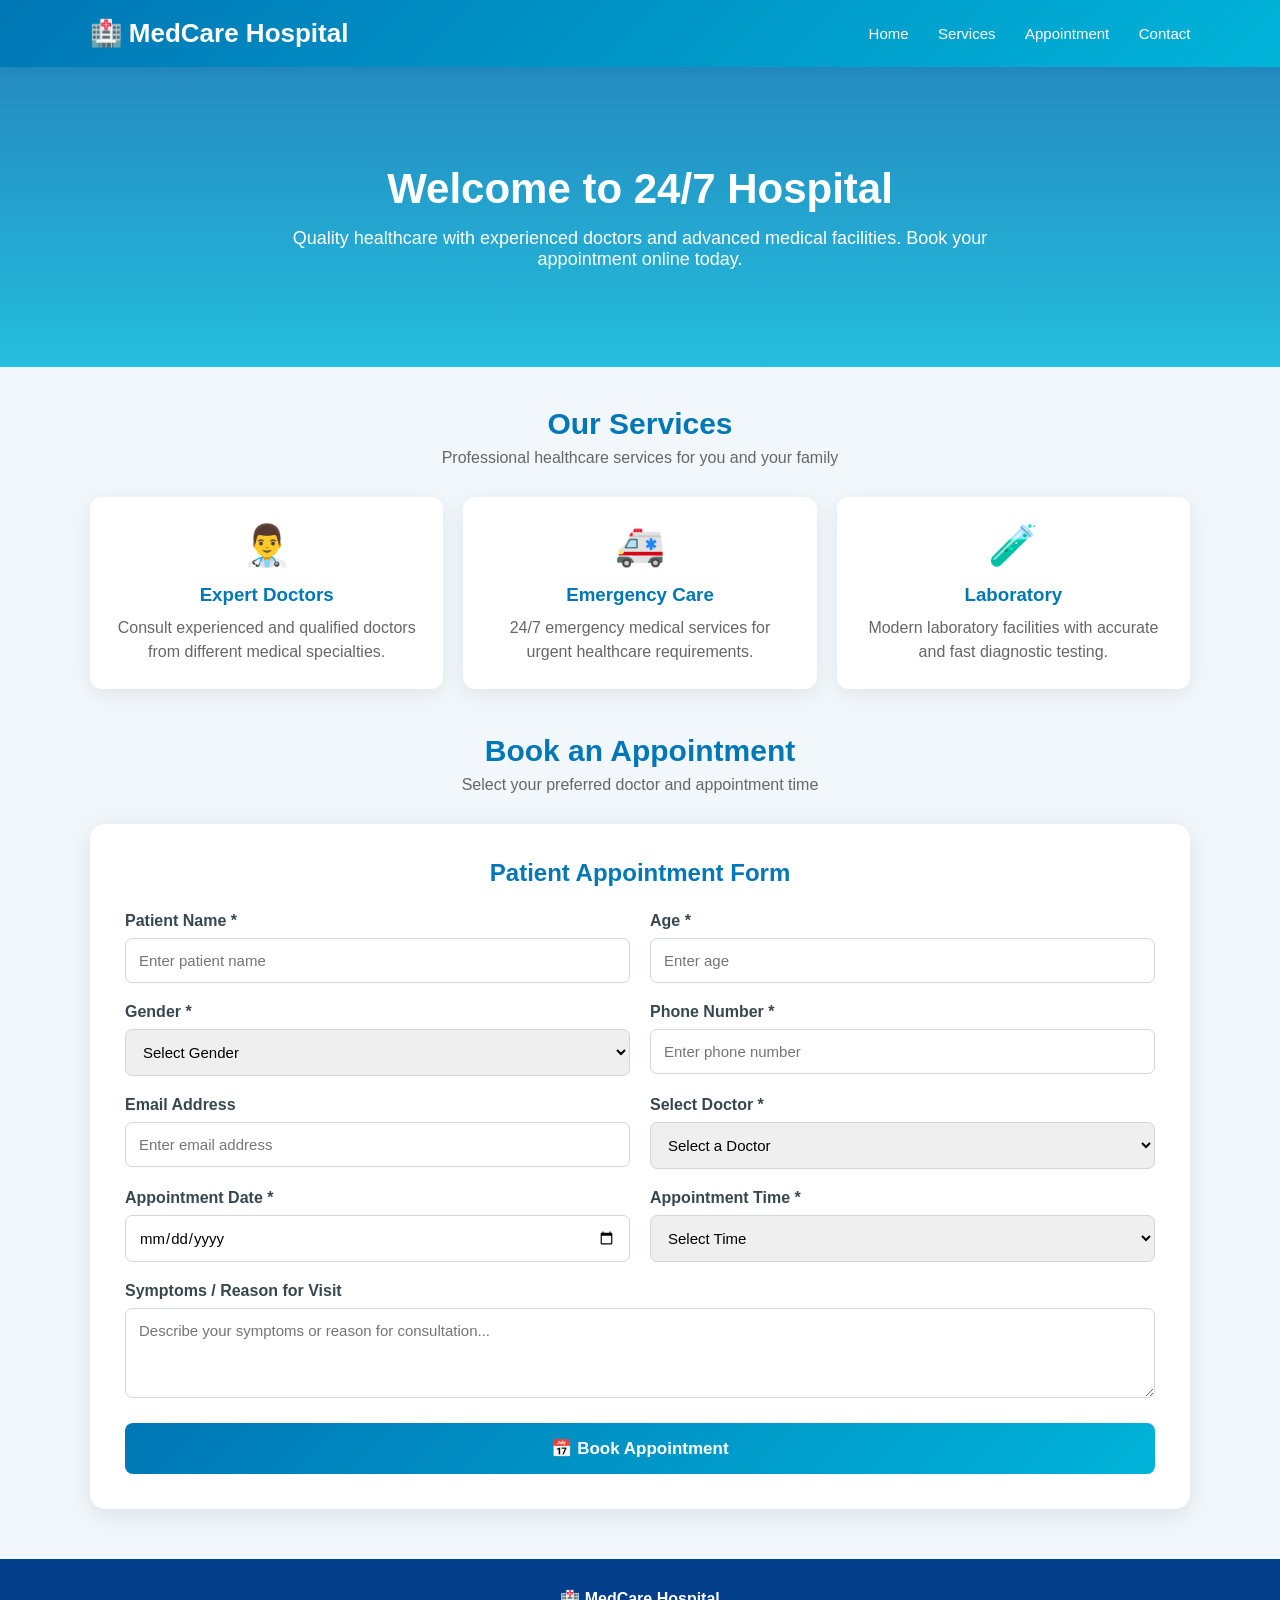
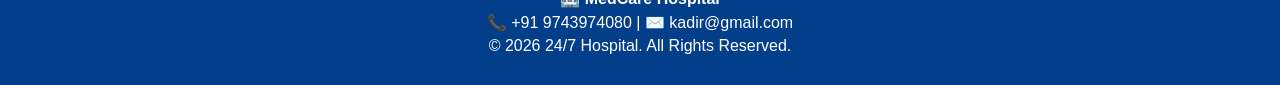
==== index.html @ 341a19e7 "first commit" ====
<!DOCTYPE html>
<html lang="en">
<head>
    <meta charset="UTF-8">
    <meta name="viewport" content="width=device-width, initial-scale=1.0">

    <title>MedCare Hospital - Appointment Booking</title>

    <style>
        * {
            margin: 0;
            padding: 0;
            box-sizing: border-box;
            font-family: Arial, Helvetica, sans-serif;
        }

        body {
            background: #f1f7fb;
            color: #263238;
        }

        /* Header */
        header {
            background: linear-gradient(135deg, #0077b6, #00b4d8);
            color: white;
            padding: 18px 7%;
            display: flex;
            justify-content: space-between;
            align-items: center;
            box-shadow: 0 3px 10px rgba(0,0,0,0.15);
        }

        .logo {
            font-size: 26px;
            font-weight: bold;
        }

        nav a {
            color: white;
            text-decoration: none;
            margin-left: 25px;
            font-size: 15px;
        }

        nav a:hover {
            text-decoration: underline;
        }

        /* Hero */
        .hero {
            min-height: 300px;
            background: linear-gradient(
                rgba(0, 119, 182, 0.85),
                rgba(0, 180, 216, 0.85)
            ),
            url("https://images.unsplash.com/photo-1586773860418-d37222d8fce3?auto=format&fit=crop&w=1600&q=80");

            background-size: cover;
            background-position: center;

            display: flex;
            justify-content: center;
            align-items: center;
            text-align: center;
            color: white;
            padding: 40px 20px;
        }

        .hero-content h1 {
            font-size: 42px;
            margin-bottom: 15px;
        }

        .hero-content p {
            font-size: 18px;
            max-width: 700px;
        }

        /* Main container */
        .container {
            width: 90%;
            max-width: 1100px;
            margin: 40px auto;
        }

        .section-title {
            text-align: center;
            margin-bottom: 30px;
        }

        .section-title h2 {
            color: #0077b6;
            font-size: 30px;
        }

        .section-title p {
            color: #666;
            margin-top: 8px;
        }

        /* Cards */
        .cards {
            display: grid;
            grid-template-columns: repeat(3, 1fr);
            gap: 20px;
            margin-bottom: 45px;
        }

        .card {
            background: white;
            padding: 25px;
            border-radius: 12px;
            text-align: center;
            box-shadow: 0 5px 20px rgba(0,0,0,0.08);
        }

        .card .icon {
            font-size: 40px;
            margin-bottom: 15px;
        }

        .card h3 {
            color: #0077b6;
            margin-bottom: 10px;
        }

        .card p {
            color: #666;
            line-height: 1.5;
        }

        /* Appointment Box */
        .appointment-box {
            background: white;
            padding: 35px;
            border-radius: 15px;
            box-shadow: 0 5px 25px rgba(0,0,0,0.1);
        }

        .appointment-box h2 {
            color: #0077b6;
            margin-bottom: 25px;
            text-align: center;
        }

        .form-grid {
            display: grid;
            grid-template-columns: 1fr 1fr;
            gap: 20px;
        }

        .form-group {
            display: flex;
            flex-direction: column;
        }

        .form-group.full {
            grid-column: 1 / -1;
        }

        label {
            font-weight: bold;
            margin-bottom: 8px;
            color: #37474f;
        }

        input,
        select,
        textarea {
            padding: 13px;
            border: 1px solid #cfd8dc;
            border-radius: 7px;
            font-size: 15px;
            outline: none;
            transition: 0.3s;
        }

        input:focus,
        select:focus,
        textarea:focus {
            border-color: #00a8e8;
            box-shadow: 0 0 5px rgba(0,168,232,0.2);
        }

        textarea {
            resize: vertical;
            min-height: 90px;
        }

        .submit-btn {
            width: 100%;
            margin-top: 25px;
            padding: 15px;
            background: linear-gradient(135deg, #0077b6, #00b4d8);
            color: white;
            border: none;
            border-radius: 8px;
            font-size: 17px;
            font-weight: bold;
            cursor: pointer;
            transition: 0.3s;
        }

        .submit-btn:hover {
            transform: translateY(-2px);
            box-shadow: 0 5px 15px rgba(0,119,182,0.3);
        }

        /* Doctor Information */
        .doctor-info {
            margin-top: 20px;
            padding: 15px;
            background: #e8f8fc;
            border-left: 5px solid #00a8e8;
            border-radius: 5px;
            display: none;
        }

        .doctor-info h4 {
            color: #0077b6;
            margin-bottom: 5px;
        }

        /* Popup */
        .popup-overlay {
            position: fixed;
            top: 0;
            left: 0;
            width: 100%;
            height: 100%;
            background: rgba(0,0,0,0.6);
            display: none;
            justify-content: center;
            align-items: center;
            z-index: 999;
        }

        .popup {
            background: white;
            width: 90%;
            max-width: 450px;
            padding: 35px;
            border-radius: 15px;
            text-align: center;
            animation: popupAnimation 0.3s ease;
        }

        @keyframes popupAnimation {
            from {
                transform: scale(0.7);
                opacity: 0;
            }
            to {
                transform: scale(1);
                opacity: 1;
            }
        }

        .success-icon {
            width: 70px;
            height: 70px;
            background: #2ecc71;
            color: white;
            border-radius: 50%;
            display: flex;
            justify-content: center;
            align-items: center;
            margin: 0 auto 20px;
            font-size: 40px;
        }

        .popup h2 {
            color: #2e7d32;
            margin-bottom: 10px;
        }

        .popup p {
            color: #555;
            line-height: 1.6;
            margin-bottom: 20px;
        }

        .close-btn {
            padding: 12px 30px;
            background: #0077b6;
            color: white;
            border: none;
            border-radius: 7px;
            cursor: pointer;
            font-size: 15px;
        }

        .close-btn:hover {
            background: #005f8f;
        }

        /* Footer */
        footer {
            margin-top: 50px;
            background: #023e8a;
            color: white;
            text-align: center;
            padding: 25px;
        }

        footer p {
            margin: 5px;
        }

        /* Responsive */
        @media (max-width: 768px) {

            header {
                flex-direction: column;
                gap: 15px;
            }

            nav a {
                margin: 0 8px;
            }

            .hero-content h1 {
                font-size: 30px;
            }

            .cards {
                grid-template-columns: 1fr;
            }

            .form-grid {
                grid-template-columns: 1fr;
            }

            .form-group.full {
                grid-column: auto;
            }

            .appointment-box {
                padding: 25px 18px;
            }
        }
    </style>
</head>

<body>

    <!-- Header -->
    <header>
        <div class="logo">🏥 MedCare Hospital</div>

        <nav>
            <a href="#home">Home</a>
            <a href="#services">Services</a>
            <a href="#appointment">Appointment</a>
            <a href="#contact">Contact</a>
        </nav>
    </header>


    <!-- Hero Section -->
    <section class="hero" id="home">
        <div class="hero-content">
            <h1>Welcome to 24/7 Hospital</h1>

            <p>
                Quality healthcare with experienced doctors and
                advanced medical facilities. Book your appointment online today.
            </p>
        </div>
    </section>


    <!-- Main Content -->
    <div class="container">

        <!-- Services -->
        <section id="services">

            <div class="section-title">
                <h2>Our Services</h2>
                <p>Professional healthcare services for you and your family</p>
            </div>

            <div class="cards">

                <div class="card">
                    <div class="icon">👨‍⚕️</div>
                    <h3>Expert Doctors</h3>
                    <p>
                        Consult experienced and qualified doctors
                        from different medical specialties.
                    </p>
                </div>

                <div class="card">
                    <div class="icon">🚑</div>
                    <h3>Emergency Care</h3>
                    <p>
                        24/7 emergency medical services for urgent
                        healthcare requirements.
                    </p>
                </div>

                <div class="card">
                    <div class="icon">🧪</div>
                    <h3>Laboratory</h3>
                    <p>
                        Modern laboratory facilities with accurate
                        and fast diagnostic testing.
                    </p>
                </div>

            </div>

        </section>


        <!-- Appointment Section -->
        <section id="appointment">

            <div class="section-title">
                <h2>Book an Appointment</h2>
                <p>Select your preferred doctor and appointment time</p>
            </div>

            <div class="appointment-box">

                <h2>Patient Appointment Form</h2>

                <form id="appointmentForm">

                    <div class="form-grid">

                        <!-- Patient Name -->
                        <div class="form-group">
                            <label for="patientName">
                                Patient Name *
                            </label>

                            <input
                                type="text"
                                id="patientName"
                                placeholder="Enter patient name"
                                required
                            >
                        </div>


                        <!-- Age -->
                        <div class="form-group">
                            <label for="age">
                                Age *
                            </label>

                            <input
                                type="number"
                                id="age"
                                placeholder="Enter age"
                                min="1"
                                max="120"
                                required
                            >
                        </div>


                        <!-- Gender -->
                        <div class="form-group">
                            <label for="gender">
                                Gender *
                            </label>

                            <select id="gender" required>
                                <option value="">Select Gender</option>
                                <option value="Male">Male</option>
                                <option value="Female">Female</option>
                                <option value="Other">Other</option>
                            </select>
                        </div>


                        <!-- Phone -->
                        <div class="form-group">
                            <label for="phone">
                                Phone Number *
                            </label>

                            <input
                                type="tel"
                                id="phone"
                                placeholder="Enter phone number"
                                pattern="[0-9]{10}"
                                maxlength="10"
                                required
                            >
                        </div>


                        <!-- Email -->
                        <div class="form-group">
                            <label for="email">
                                Email Address
                            </label>

                            <input
                                type="email"
                                id="email"
                                placeholder="Enter email address"
                            >
                        </div>


                        <!-- Doctor -->
                        <div class="form-group">
                            <label for="doctor">
                                Select Doctor *
                            </label>

                            <select id="doctor" required onchange="showDoctorInfo()">

                                <option value="">
                                    Select a Doctor
                                </option>

                                <option
                                    value="Dr. Rajesh Kumar"
                                    data-specialty="Cardiologist"
                                    data-time="10:00 AM - 2:00 PM"
                                >
                                    Dr. Rajesh Kumar - Cardiologist
                                </option>

                                <option
                                    value="Dr. Priya Sharma"
                                    data-specialty="Dermatologist"
                                    data-time="9:00 AM - 1:00 PM"
                                >
                                    Dr. Priya Sharma - Dermatologist
                                </option>

                                <option
                                    value="Dr. Amit Patel"
                                    data-specialty="Neurologist"
                                    data-time="2:00 PM - 6:00 PM"
                                >
                                    Dr. Amit Patel - Neurologist
                                </option>

                                <option
                                    value="Dr. Sneha Reddy"
                                    data-specialty="Pediatrician"
                                    data-time="10:00 AM - 4:00 PM"
                                >
                                    Dr. Sneha Reddy - Pediatrician
                                </option>

                                <option
                                    value="kayum"
                                    data-specialty="Orthopedic Surgeon"
                                    data-time="11:00 AM - 5:00 PM"
                                >
                                    Dr.Kayum - Orthopedic Surgeon
                                </option>

                            </select>
                        </div>


                        <!-- Doctor Info -->
                        <div
                            class="doctor-info form-group full"
                            id="doctorInfo"
                        >
                            <h4 id="doctorSpecialty"></h4>
                            <p id="doctorTime"></p>
                        </div>


                        <!-- Date -->
                        <div class="form-group">
                            <label for="date">
                                Appointment Date *
                            </label>

                            <input
                                type="date"
                                id="date"
                                required
                            >
                        </div>


                        <!-- Time -->
                        <div class="form-group">
                            <label for="time">
                                Appointment Time *
                            </label>

                            <select id="time" required>

                                <option value="">
                                    Select Time
                                </option>

                                <option value="09:00 AM">
                                    09:00 AM
                                </option>

                                <option value="10:00 AM">
                                    10:00 AM
                                </option>

                                <option value="11:00 AM">
                                    11:00 AM
                                </option>

                                <option value="12:00 PM">
                                    12:00 PM
                                </option>

                                <option value="01:00 PM">
                                    01:00 PM
                                </option>

                                <option value="02:00 PM">
                                    02:00 PM
                                </option>

                                <option value="03:00 PM">
                                    03:00 PM
                                </option>

                                <option value="04:00 PM">
                                    04:00 PM
                                </option>

                                <option value="05:00 PM">
                                    05:00 PM
                                </option>

                            </select>
                        </div>


                        <!-- Symptoms -->
                        <div class="form-group full">

                            <label for="symptoms">
                                Symptoms / Reason for Visit
                            </label>

                            <textarea
                                id="symptoms"
                                placeholder="Describe your symptoms or reason for consultation..."
                            ></textarea>

                        </div>

                    </div>


                    <!-- Submit Button -->
                    <button
                        type="submit"
                        class="submit-btn"
                    >
                        📅 Book Appointment
                    </button>

                </form>

            </div>

        </section>

    </div>


    <!-- Success Popup -->
    <div
        class="popup-overlay"
        id="successPopup"
    >

        <div class="popup">

            <div class="success-icon">
                ✓
            </div>

            <h2>Appointment Booked!</h2>

            <p id="successMessage">
                Your appointment has been successfully booked.
            </p>

            <button
                class="close-btn"
                onclick="closePopup()"
            >
                OK
            </button>

        </div>

    </div>


    <!-- Footer -->
    <footer id="contact">

        <p><strong>🏥 MedCare Hospital</strong></p>

        <p>
            📞 +91 9743974080 |
            ✉️ kadir@gmail.com
        </p>

        <p>
            © 2026 24/7 Hospital. All Rights Reserved.
        </p>

    </footer>


    <script>

        // Set minimum appointment date to today
        const dateInput = document.getElementById("date");

        const today = new Date();

        const year = today.getFullYear();

        const month = String(today.getMonth() + 1).padStart(2, "0");

        const day = String(today.getDate()).padStart(2, "0");

        const todayString = `${year}-${month}-${day}`;

        dateInput.min = todayString;


        // Show selected doctor information
        function showDoctorInfo() {

            const doctorSelect = document.getElementById("doctor");

            const selectedOption =
                doctorSelect.options[doctorSelect.selectedIndex];

            const doctorInfo =
                document.getElementById("doctorInfo");

            const specialty =
                document.getElementById("doctorSpecialty");

            const time =
                document.getElementById("doctorTime");


            if (doctorSelect.value !== "") {

                const doctorSpecialty =
                    selectedOption.getAttribute("data-specialty");

                const doctorTime =
                    selectedOption.getAttribute("data-time");


                specialty.textContent =
                    "Specialization: " + doctorSpecialty;

                time.textContent =
                    "Available Hours: " + doctorTime;

                doctorInfo.style.display = "block";

            } else {

                doctorInfo.style.display = "none";

            }
        }


        // Form submission
        document
            .getElementById("appointmentForm")
            .addEventListener("submit", function(event) {

                event.preventDefault();


                // Get form values
                const patientName =
                    document.getElementById("patientName").value;

                const doctor =
                    document.getElementById("doctor").value;

                const date =
                    document.getElementById("date").value;

                const time =
                    document.getElementById("time").value;


                // Format date
                const appointmentDate =
                    new Date(date + "T00:00:00");

                const formattedDate =
                    appointmentDate.toLocaleDateString(
                        "en-IN",
                        {
                            day: "2-digit",
                            month: "long",
                            year: "numeric"
                        }
                    );


                // Show success message
                document.getElementById("successMessage").innerHTML =
                    `
                    <strong>${patientName}</strong>, your appointment
                    has been successfully booked.<br><br>

                    👨‍⚕️ Doctor: <strong>${doctor}</strong><br>
                    📅 Date: <strong>${formattedDate}</strong><br>
                    ⏰ Time: <strong>${time}</strong>
                    `;


                // Display popup
                document.getElementById("successPopup")
                    .style.display = "flex";


                // Reset form
                document.getElementById("appointmentForm").reset();

                document.getElementById("doctorInfo")
                    .style.display = "none";

            });


        // Close popup
        function closePopup() {

            document.getElementById("successPopup")
                .style.display = "none";

        }


        // Close popup when clicking outside it
        document
            .getElementById("successPopup")
            .addEventListener("click", function(event) {

                if (event.target === this) {
                    closePopup();
                }

            });

    </script>

</body>
</html>
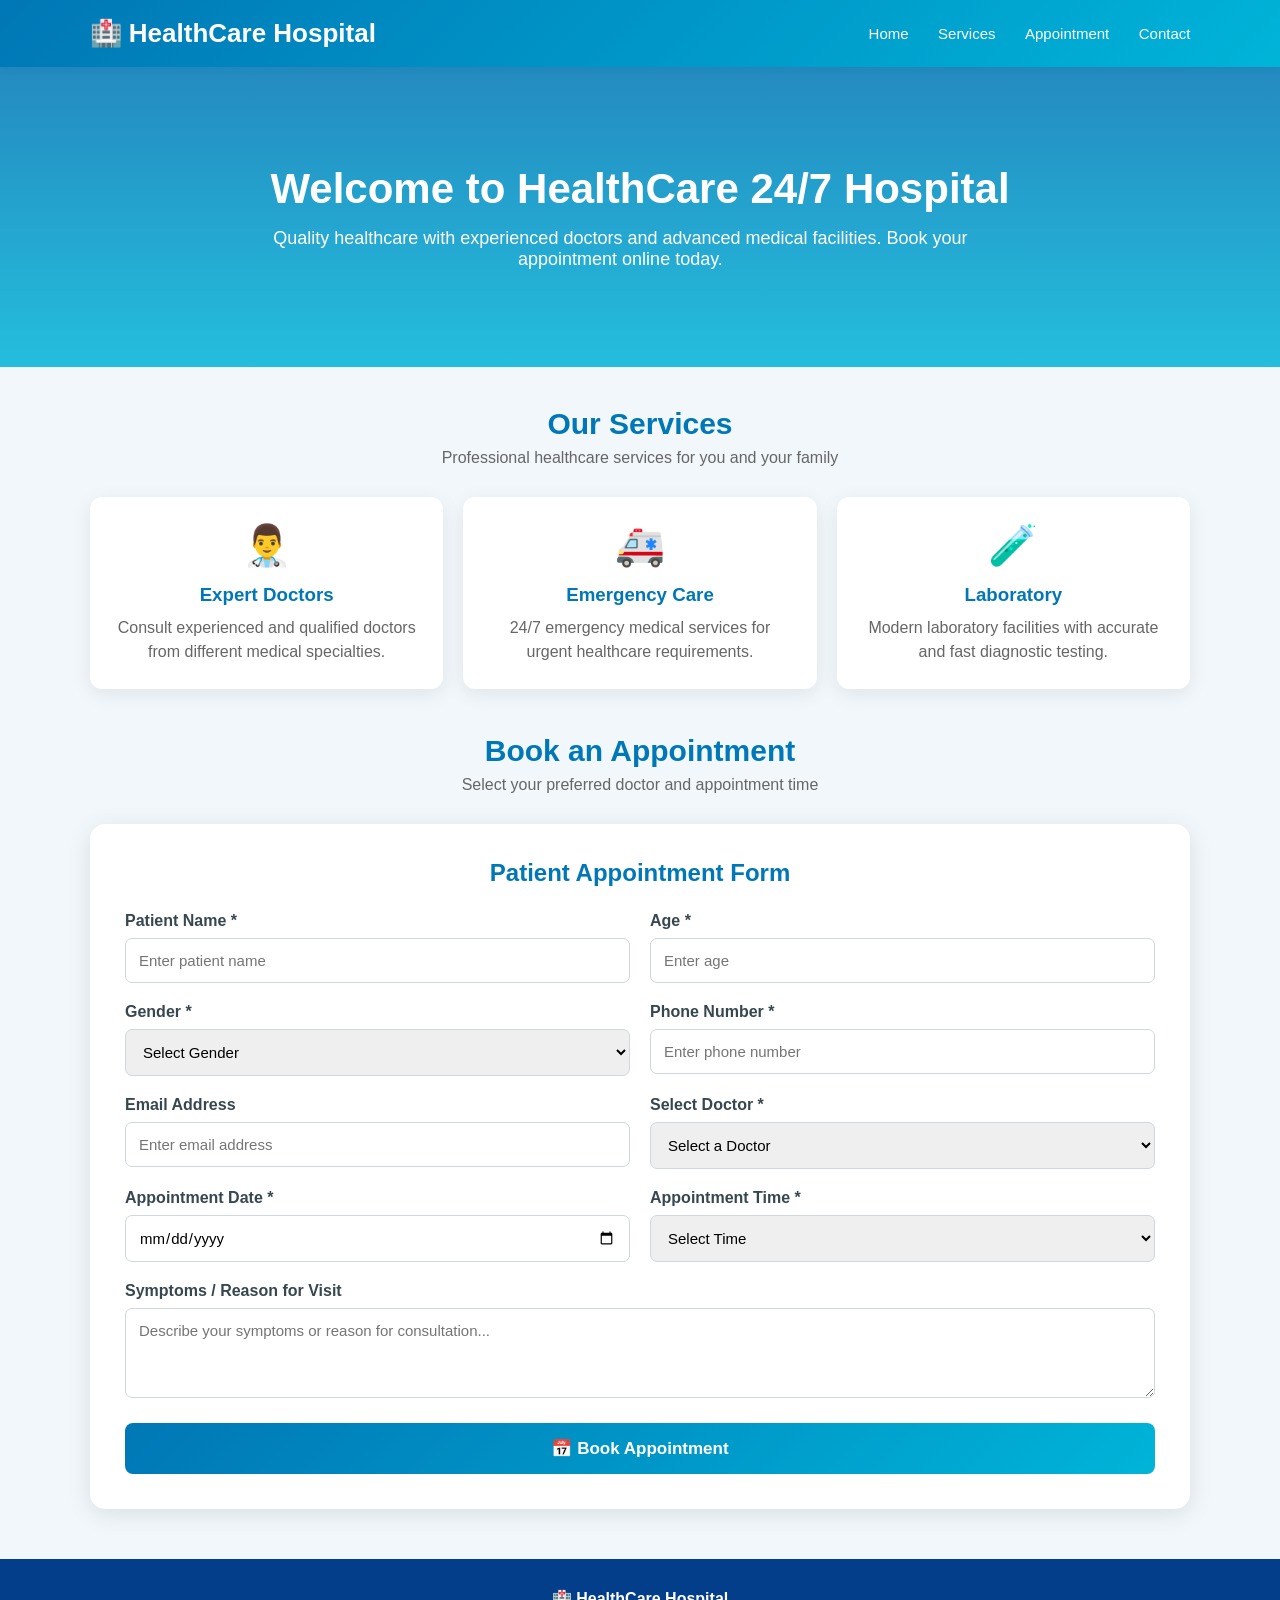
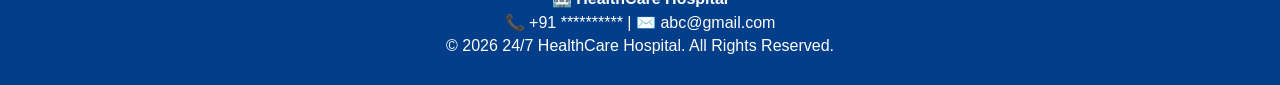
==== commit 50d5a20c: "HealthCare hospital" ====
--- a/index.html
+++ b/index.html
@@ -4,7 +4,7 @@
     <meta charset="UTF-8">
     <meta name="viewport" content="width=device-width, initial-scale=1.0">
 
-    <title>MedCare Hospital - Appointment Booking</title>
+    <title>healthcare Hospital - Appointment Booking</title>
 
     <style>
         * {
@@ -346,7 +346,7 @@
 
     <!-- Header -->
     <header>
-        <div class="logo">🏥 MedCare Hospital</div>
+        <div class="logo">🏥 HealthCare Hospital</div>
 
         <nav>
             <a href="#home">Home</a>
@@ -360,7 +360,7 @@
     <!-- Hero Section -->
     <section class="hero" id="home">
         <div class="hero-content">
-            <h1>Welcome to 24/7 Hospital</h1>
+            <h1>Welcome to HealthCare 24/7 Hospital</h1>
 
             <p>
                 Quality healthcare with experienced doctors and
@@ -708,15 +708,15 @@
     <!-- Footer -->
     <footer id="contact">
 
-        <p><strong>🏥 MedCare Hospital</strong></p>
+        <p><strong>🏥 HealthCare Hospital</strong></p>
 
         <p>
-            📞 +91 9743974080 |
-            ✉️ kadir@gmail.com
+            📞 +91 ********** |
+            ✉️ abc@gmail.com
         </p>
 
         <p>
-            © 2026 24/7 Hospital. All Rights Reserved.
+            © 2026 24/7 HealthCare Hospital. All Rights Reserved.
         </p>
 
     </footer>
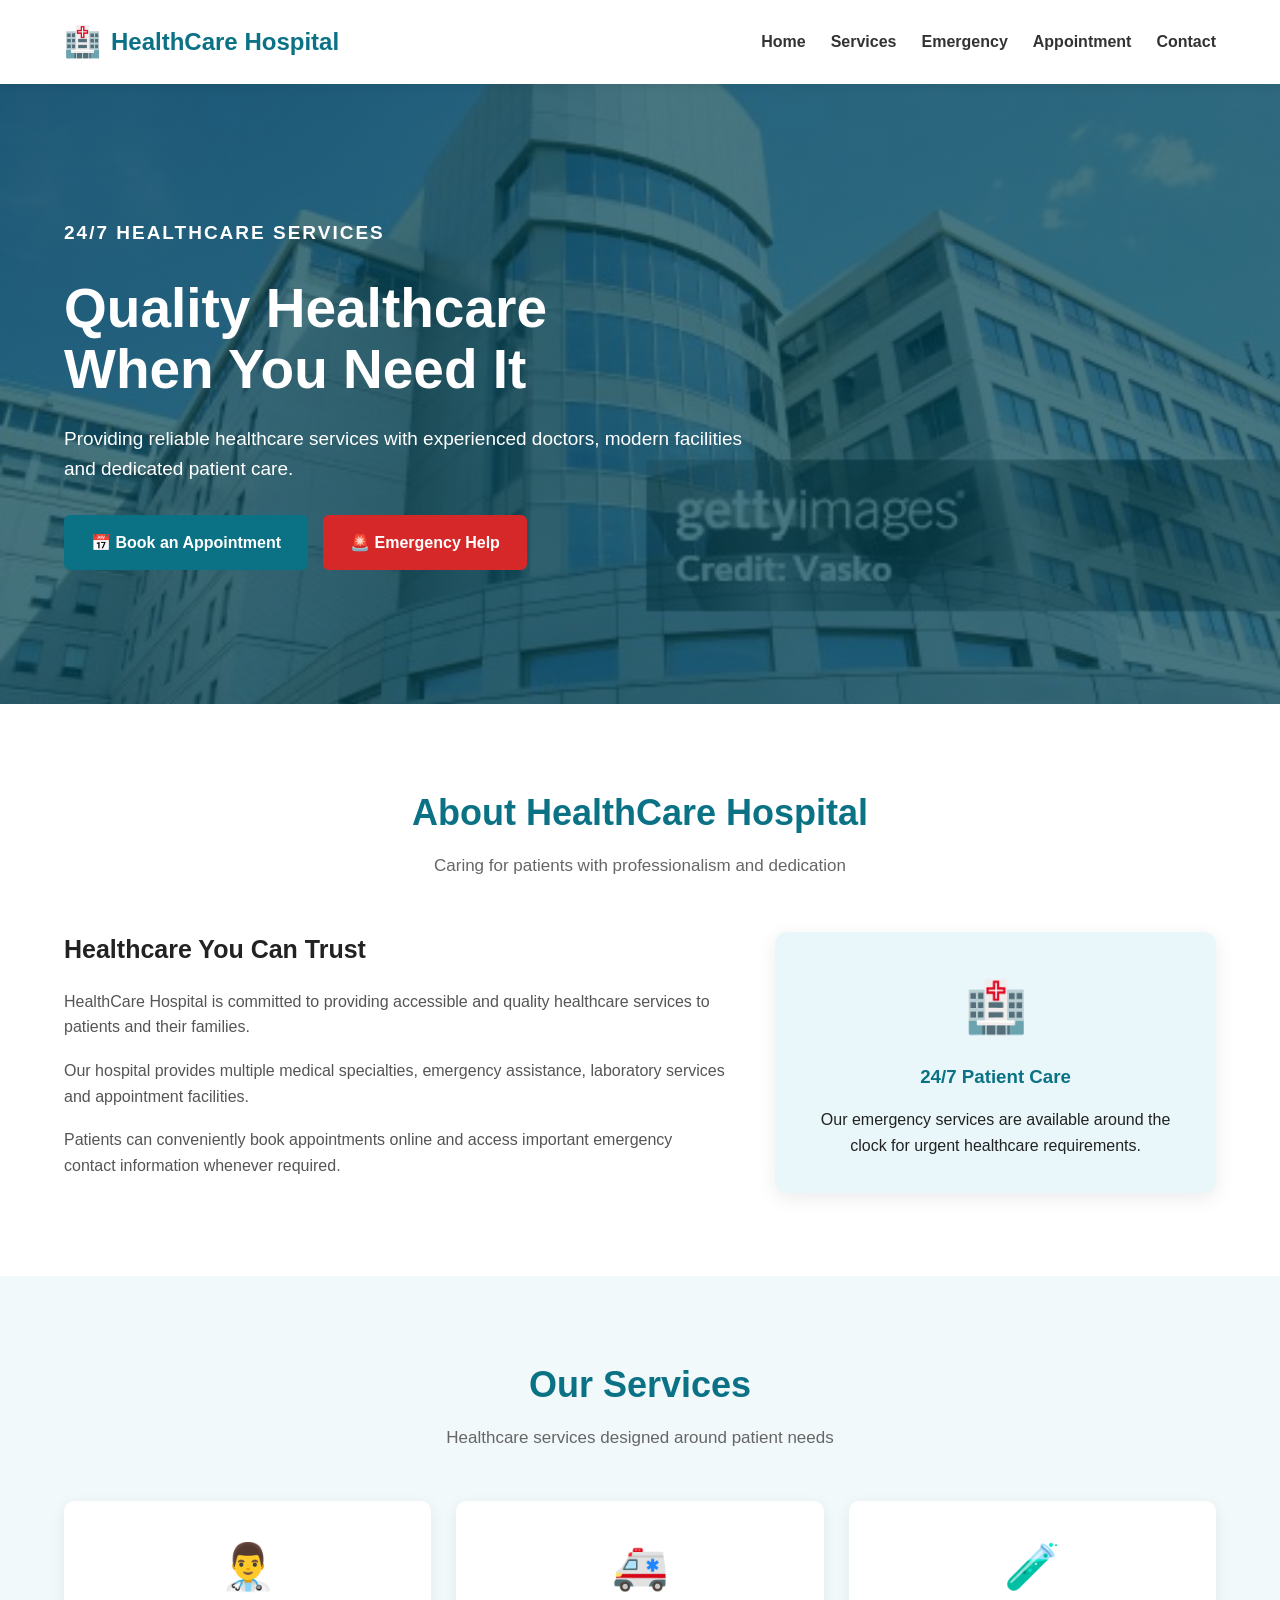
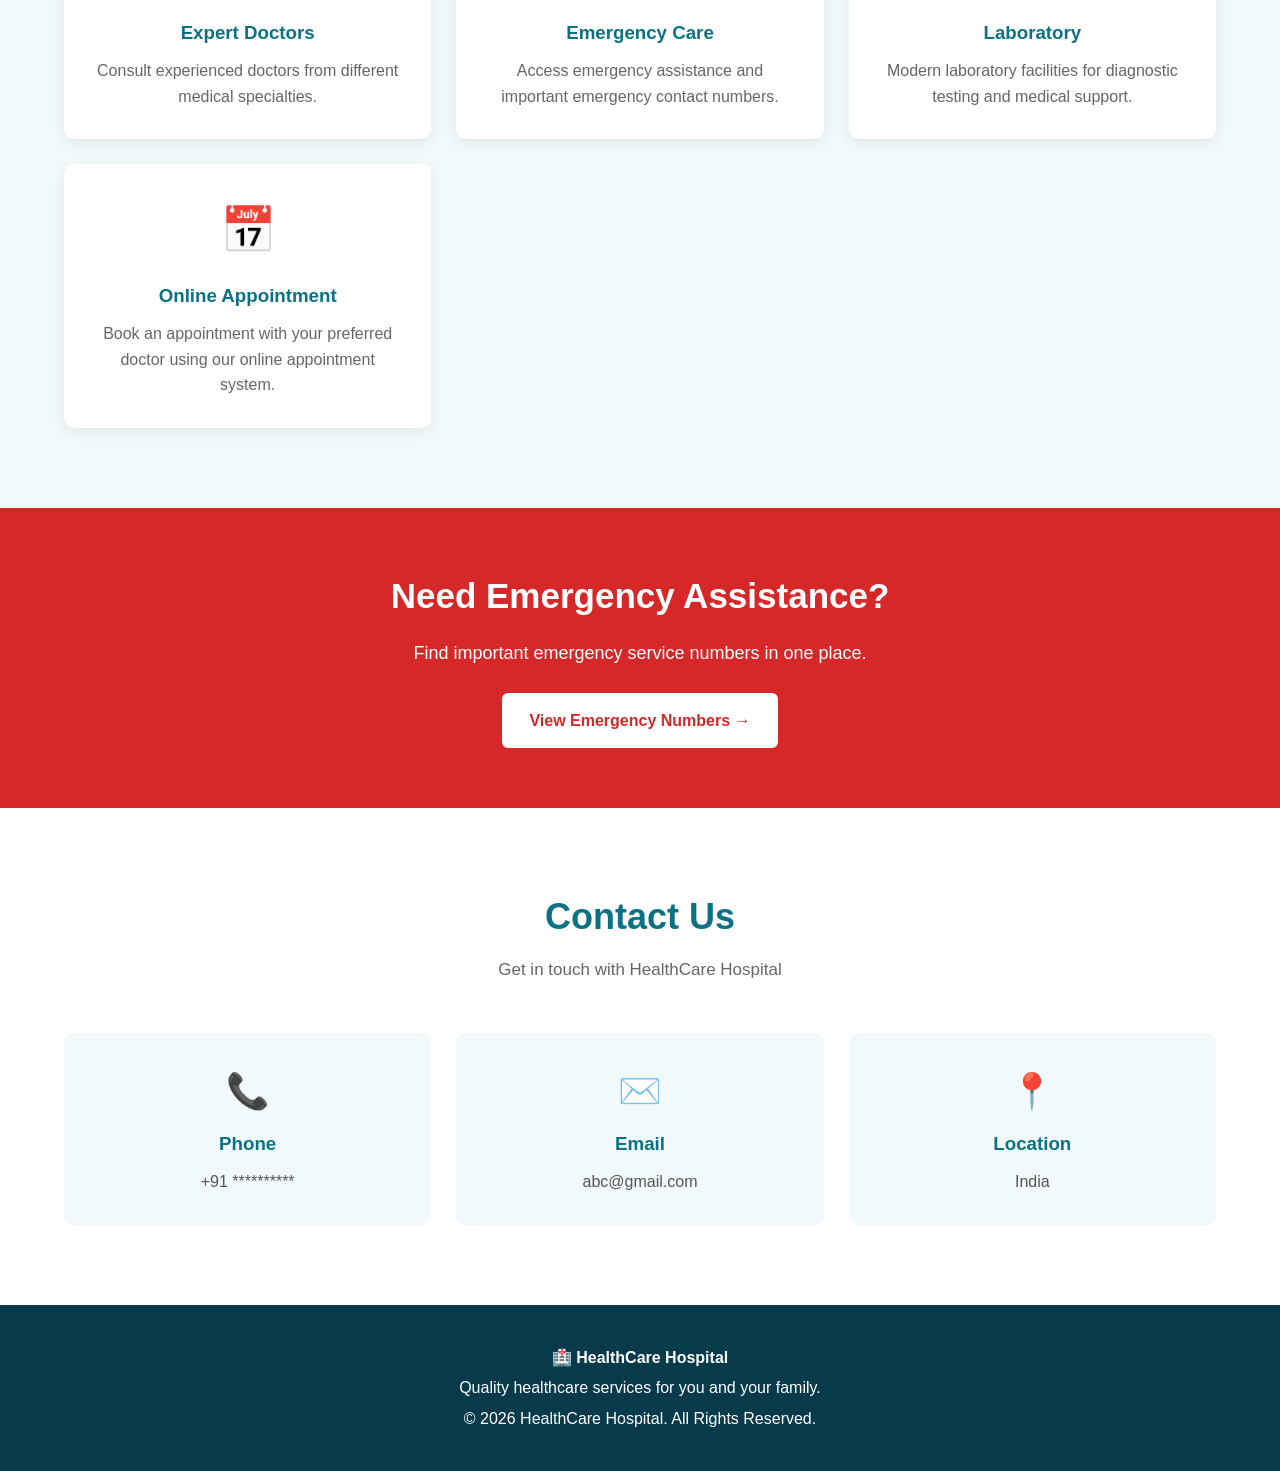
==== commit a589d4ed: "website view" ====
--- a/index.html
+++ b/index.html
@@ -3,870 +3,182 @@
 <head>
     <meta charset="UTF-8">
     <meta name="viewport" content="width=device-width, initial-scale=1.0">
-
-    <title>healthcare Hospital - Appointment Booking</title>
-
-    <style>
-        * {
-            margin: 0;
-            padding: 0;
-            box-sizing: border-box;
-            font-family: Arial, Helvetica, sans-serif;
-        }
-
-        body {
-            background: #f1f7fb;
-            color: #263238;
-        }
-
-        /* Header */
-        header {
-            background: linear-gradient(135deg, #0077b6, #00b4d8);
-            color: white;
-            padding: 18px 7%;
-            display: flex;
-            justify-content: space-between;
-            align-items: center;
-            box-shadow: 0 3px 10px rgba(0,0,0,0.15);
-        }
-
-        .logo {
-            font-size: 26px;
-            font-weight: bold;
-        }
-
-        nav a {
-            color: white;
-            text-decoration: none;
-            margin-left: 25px;
-            font-size: 15px;
-        }
-
-        nav a:hover {
-            text-decoration: underline;
-        }
-
-        /* Hero */
-        .hero {
-            min-height: 300px;
-            background: linear-gradient(
-                rgba(0, 119, 182, 0.85),
-                rgba(0, 180, 216, 0.85)
-            ),
-            url("https://images.unsplash.com/photo-1586773860418-d37222d8fce3?auto=format&fit=crop&w=1600&q=80");
-
-            background-size: cover;
-            background-position: center;
-
-            display: flex;
-            justify-content: center;
-            align-items: center;
-            text-align: center;
-            color: white;
-            padding: 40px 20px;
-        }
-
-        .hero-content h1 {
-            font-size: 42px;
-            margin-bottom: 15px;
-        }
-
-        .hero-content p {
-            font-size: 18px;
-            max-width: 700px;
-        }
-
-        /* Main container */
-        .container {
-            width: 90%;
-            max-width: 1100px;
-            margin: 40px auto;
-        }
-
-        .section-title {
-            text-align: center;
-            margin-bottom: 30px;
-        }
-
-        .section-title h2 {
-            color: #0077b6;
-            font-size: 30px;
-        }
-
-        .section-title p {
-            color: #666;
-            margin-top: 8px;
-        }
-
-        /* Cards */
-        .cards {
-            display: grid;
-            grid-template-columns: repeat(3, 1fr);
-            gap: 20px;
-            margin-bottom: 45px;
-        }
-
-        .card {
-            background: white;
-            padding: 25px;
-            border-radius: 12px;
-            text-align: center;
-            box-shadow: 0 5px 20px rgba(0,0,0,0.08);
-        }
-
-        .card .icon {
-            font-size: 40px;
-            margin-bottom: 15px;
-        }
-
-        .card h3 {
-            color: #0077b6;
-            margin-bottom: 10px;
-        }
-
-        .card p {
-            color: #666;
-            line-height: 1.5;
-        }
-
-        /* Appointment Box */
-        .appointment-box {
-            background: white;
-            padding: 35px;
-            border-radius: 15px;
-            box-shadow: 0 5px 25px rgba(0,0,0,0.1);
-        }
-
-        .appointment-box h2 {
-            color: #0077b6;
-            margin-bottom: 25px;
-            text-align: center;
-        }
-
-        .form-grid {
-            display: grid;
-            grid-template-columns: 1fr 1fr;
-            gap: 20px;
-        }
-
-        .form-group {
-            display: flex;
-            flex-direction: column;
-        }
-
-        .form-group.full {
-            grid-column: 1 / -1;
-        }
-
-        label {
-            font-weight: bold;
-            margin-bottom: 8px;
-            color: #37474f;
-        }
-
-        input,
-        select,
-        textarea {
-            padding: 13px;
-            border: 1px solid #cfd8dc;
-            border-radius: 7px;
-            font-size: 15px;
-            outline: none;
-            transition: 0.3s;
-        }
-
-        input:focus,
-        select:focus,
-        textarea:focus {
-            border-color: #00a8e8;
-            box-shadow: 0 0 5px rgba(0,168,232,0.2);
-        }
-
-        textarea {
-            resize: vertical;
-            min-height: 90px;
-        }
-
-        .submit-btn {
-            width: 100%;
-            margin-top: 25px;
-            padding: 15px;
-            background: linear-gradient(135deg, #0077b6, #00b4d8);
-            color: white;
-            border: none;
-            border-radius: 8px;
-            font-size: 17px;
-            font-weight: bold;
-            cursor: pointer;
-            transition: 0.3s;
-        }
-
-        .submit-btn:hover {
-            transform: translateY(-2px);
-            box-shadow: 0 5px 15px rgba(0,119,182,0.3);
-        }
-
-        /* Doctor Information */
-        .doctor-info {
-            margin-top: 20px;
-            padding: 15px;
-            background: #e8f8fc;
-            border-left: 5px solid #00a8e8;
-            border-radius: 5px;
-            display: none;
-        }
-
-        .doctor-info h4 {
-            color: #0077b6;
-            margin-bottom: 5px;
-        }
-
-        /* Popup */
-        .popup-overlay {
-            position: fixed;
-            top: 0;
-            left: 0;
-            width: 100%;
-            height: 100%;
-            background: rgba(0,0,0,0.6);
-            display: none;
-            justify-content: center;
-            align-items: center;
-            z-index: 999;
-        }
-
-        .popup {
-            background: white;
-            width: 90%;
-            max-width: 450px;
-            padding: 35px;
-            border-radius: 15px;
-            text-align: center;
-            animation: popupAnimation 0.3s ease;
-        }
-
-        @keyframes popupAnimation {
-            from {
-                transform: scale(0.7);
-                opacity: 0;
-            }
-            to {
-                transform: scale(1);
-                opacity: 1;
-            }
-        }
-
-        .success-icon {
-            width: 70px;
-            height: 70px;
-            background: #2ecc71;
-            color: white;
-            border-radius: 50%;
-            display: flex;
-            justify-content: center;
-            align-items: center;
-            margin: 0 auto 20px;
-            font-size: 40px;
-        }
-
-        .popup h2 {
-            color: #2e7d32;
-            margin-bottom: 10px;
-        }
-
-        .popup p {
-            color: #555;
-            line-height: 1.6;
-            margin-bottom: 20px;
-        }
-
-        .close-btn {
-            padding: 12px 30px;
-            background: #0077b6;
-            color: white;
-            border: none;
-            border-radius: 7px;
-            cursor: pointer;
-            font-size: 15px;
-        }
-
-        .close-btn:hover {
-            background: #005f8f;
-        }
-
-        /* Footer */
-        footer {
-            margin-top: 50px;
-            background: #023e8a;
-            color: white;
-            text-align: center;
-            padding: 25px;
-        }
-
-        footer p {
-            margin: 5px;
-        }
-
-        /* Responsive */
-        @media (max-width: 768px) {
-
-            header {
-                flex-direction: column;
-                gap: 15px;
-            }
-
-            nav a {
-                margin: 0 8px;
-            }
-
-            .hero-content h1 {
-                font-size: 30px;
-            }
-
-            .cards {
-                grid-template-columns: 1fr;
-            }
-
-            .form-grid {
-                grid-template-columns: 1fr;
-            }
-
-            .form-group.full {
-                grid-column: auto;
-            }
-
-            .appointment-box {
-                padding: 25px 18px;
-            }
-        }
-    </style>
+    <title>HealthCare Hospital - Home</title>
+    <link rel="stylesheet" href="style.css">
 </head>
-
 <body>
 
     <!-- Header -->
     <header>
-        <div class="logo">🏥 HealthCare Hospital</div>
-
-        <nav>
-            <a href="#home">Home</a>
-            <a href="#services">Services</a>
-            <a href="#appointment">Appointment</a>
-            <a href="#contact">Contact</a>
-        </nav>
+        <div class="header-container">
+            <div class="logo">
+                <span class="logo-icon">🏥</span> HealthCare Hospital
+            </div>
+            <nav>
+                <a href="index.html">Home</a>
+                <a href="#services">Services</a>
+                <a href="emergency.html">Emergency</a>
+                <a href="appointement.html">Appointment</a>
+                <a href="#contact">Contact</a>
+            </nav>
+        </div>
     </header>
 
-
-    <!-- Hero Section -->
-    <section class="hero" id="home">
+    <!-- Hero -->
+    <section class="hero">
         <div class="hero-content">
-            <h1>Welcome to HealthCare 24/7 Hospital</h1>
-
+            <p class="hero-small-text">24/7 HEALTHCARE SERVICES</p>
+            <h1>Quality Healthcare<br>When You Need It</h1>
             <p>
-                Quality healthcare with experienced doctors and
-                advanced medical facilities. Book your appointment online today.
+                Providing reliable healthcare services with experienced
+                doctors, modern facilities and dedicated patient care.
             </p>
+            <div class="hero-buttons">
+                <a href="appointement.html" class="btn primary-btn">
+                    📅 Book an Appointment
+                </a>
+                <a href="emergency.html" class="btn emergency-btn">
+                    🚨 Emergency Help
+                </a>
+            </div>
         </div>
     </section>
 
+    <!-- About -->
+    <section class="about">
+        <div class="container">
+            <div class="section-title">
+                <h2>About HealthCare Hospital</h2>
+                <p>Caring for patients with professionalism and dedication</p>
+            </div>
 
-    <!-- Main Content -->
-    <div class="container">
+            <div class="about-grid">
+                <div class="about-text">
+                    <h3>Healthcare You Can Trust</h3>
+                    <p>
+                        HealthCare Hospital is committed to providing
+                        accessible and quality healthcare services to
+                        patients and their families.
+                    </p>
+                    <p>
+                        Our hospital provides multiple medical specialties,
+                        emergency assistance, laboratory services and
+                        appointment facilities.
+                    </p>
+                    <p>
+                        Patients can conveniently book appointments online
+                        and access important emergency contact information
+                        whenever required.
+                    </p>
+                </div>
 
-        <!-- Services -->
-        <section id="services">
+                <div class="about-card">
+                    <div class="about-icon">🏥</div>
+                    <h3>24/7 Patient Care</h3>
+                    <p>
+                        Our emergency services are available around the clock
+                        for urgent healthcare requirements.
+                    </p>
+                </div>
+            </div>
+        </div>
+    </section>
 
+    <!-- Services -->
+    <section class="services-section" id="services">
+        <div class="container">
             <div class="section-title">
                 <h2>Our Services</h2>
-                <p>Professional healthcare services for you and your family</p>
+                <p>Healthcare services designed around patient needs</p>
             </div>
 
-            <div class="cards">
-
+            <div class="services-grid">
                 <div class="card">
-                    <div class="icon">👨‍⚕️</div>
+                    <div class="card-icon">👨‍⚕️</div>
                     <h3>Expert Doctors</h3>
                     <p>
-                        Consult experienced and qualified doctors
-                        from different medical specialties.
+                        Consult experienced doctors from different
+                        medical specialties.
                     </p>
                 </div>
 
                 <div class="card">
-                    <div class="icon">🚑</div>
+                    <div class="card-icon">🚑</div>
                     <h3>Emergency Care</h3>
                     <p>
-                        24/7 emergency medical services for urgent
-                        healthcare requirements.
+                        Access emergency assistance and important
+                        emergency contact numbers.
                     </p>
                 </div>
 
                 <div class="card">
-                    <div class="icon">🧪</div>
+                    <div class="card-icon">🧪</div>
                     <h3>Laboratory</h3>
                     <p>
-                        Modern laboratory facilities with accurate
-                        and fast diagnostic testing.
+                        Modern laboratory facilities for diagnostic
+                        testing and medical support.
                     </p>
                 </div>
 
+                <div class="card">
+                    <div class="card-icon">📅</div>
+                    <h3>Online Appointment</h3>
+                    <p>
+                        Book an appointment with your preferred doctor
+                        using our online appointment system.
+                    </p>
+                </div>
+            </div>
+        </div>
+    </section>
+
+    <!-- Emergency CTA -->
+    <section class="emergency-banner">
+        <div>
+            <h2>Need Emergency Assistance?</h2>
+            <p>Find important emergency service numbers in one place.</p>
+        </div>
+        <a href="emergency.html" class="btn">
+            View Emergency Numbers →
+        </a>
+    </section>
+
+    <!-- Contact -->
+    <section class="contact-section" id="contact">
+        <div class="container">
+            <div class="section-title">
+                <h2>Contact Us</h2>
+                <p>Get in touch with HealthCare Hospital</p>
             </div>
 
-        </section>
+            <div class="contact-grid">
+                <div class="contact-card">
+                    <span>📞</span>
+                    <h3>Phone</h3>
+                    <p>+91 **********</p>
+                </div>
 
+                <div class="contact-card">
+                    <span>✉️</span>
+                    <h3>Email</h3>
+                    <p>abc@gmail.com</p>
+                </div>
 
-        <!-- Appointment Section -->
-        <section id="appointment">
-
-            <div class="section-title">
-                <h2>Book an Appointment</h2>
-                <p>Select your preferred doctor and appointment time</p>
+                <div class="contact-card">
+                    <span>📍</span>
+                    <h3>Location</h3>
+                    <p>India</p>
+                </div>
             </div>
-
-            <div class="appointment-box">
-
-                <h2>Patient Appointment Form</h2>
-
-                <form id="appointmentForm">
-
-                    <div class="form-grid">
-
-                        <!-- Patient Name -->
-                        <div class="form-group">
-                            <label for="patientName">
-                                Patient Name *
-                            </label>
-
-                            <input
-                                type="text"
-                                id="patientName"
-                                placeholder="Enter patient name"
-                                required
-                            >
-                        </div>
-
-
-                        <!-- Age -->
-                        <div class="form-group">
-                            <label for="age">
-                                Age *
-                            </label>
-
-                            <input
-                                type="number"
-                                id="age"
-                                placeholder="Enter age"
-                                min="1"
-                                max="120"
-                                required
-                            >
-                        </div>
-
-
-                        <!-- Gender -->
-                        <div class="form-group">
-                            <label for="gender">
-                                Gender *
-                            </label>
-
-                            <select id="gender" required>
-                                <option value="">Select Gender</option>
-                                <option value="Male">Male</option>
-                                <option value="Female">Female</option>
-                                <option value="Other">Other</option>
-                            </select>
-                        </div>
-
-
-                        <!-- Phone -->
-                        <div class="form-group">
-                            <label for="phone">
-                                Phone Number *
-                            </label>
-
-                            <input
-                                type="tel"
-                                id="phone"
-                                placeholder="Enter phone number"
-                                pattern="[0-9]{10}"
-                                maxlength="10"
-                                required
-                            >
-                        </div>
-
-
-                        <!-- Email -->
-                        <div class="form-group">
-                            <label for="email">
-                                Email Address
-                            </label>
-
-                            <input
-                                type="email"
-                                id="email"
-                                placeholder="Enter email address"
-                            >
-                        </div>
-
-
-                        <!-- Doctor -->
-                        <div class="form-group">
-                            <label for="doctor">
-                                Select Doctor *
-                            </label>
-
-                            <select id="doctor" required onchange="showDoctorInfo()">
-
-                                <option value="">
-                                    Select a Doctor
-                                </option>
-
-                                <option
-                                    value="Dr. Rajesh Kumar"
-                                    data-specialty="Cardiologist"
-                                    data-time="10:00 AM - 2:00 PM"
-                                >
-                                    Dr. Rajesh Kumar - Cardiologist
-                                </option>
-
-                                <option
-                                    value="Dr. Priya Sharma"
-                                    data-specialty="Dermatologist"
-                                    data-time="9:00 AM - 1:00 PM"
-                                >
-                                    Dr. Priya Sharma - Dermatologist
-                                </option>
-
-                                <option
-                                    value="Dr. Amit Patel"
-                                    data-specialty="Neurologist"
-                                    data-time="2:00 PM - 6:00 PM"
-                                >
-                                    Dr. Amit Patel - Neurologist
-                                </option>
-
-                                <option
-                                    value="Dr. Sneha Reddy"
-                                    data-specialty="Pediatrician"
-                                    data-time="10:00 AM - 4:00 PM"
-                                >
-                                    Dr. Sneha Reddy - Pediatrician
-                                </option>
-
-                                <option
-                                    value="kayum"
-                                    data-specialty="Orthopedic Surgeon"
-                                    data-time="11:00 AM - 5:00 PM"
-                                >
-                                    Dr.Kayum - Orthopedic Surgeon
-                                </option>
-
-                            </select>
-                        </div>
-
-
-                        <!-- Doctor Info -->
-                        <div
-                            class="doctor-info form-group full"
-                            id="doctorInfo"
-                        >
-                            <h4 id="doctorSpecialty"></h4>
-                            <p id="doctorTime"></p>
-                        </div>
-
-
-                        <!-- Date -->
-                        <div class="form-group">
-                            <label for="date">
-                                Appointment Date *
-                            </label>
-
-                            <input
-                                type="date"
-                                id="date"
-                                required
-                            >
-                        </div>
-
-
-                        <!-- Time -->
-                        <div class="form-group">
-                            <label for="time">
-                                Appointment Time *
-                            </label>
-
-                            <select id="time" required>
-
-                                <option value="">
-                                    Select Time
-                                </option>
-
-                                <option value="09:00 AM">
-                                    09:00 AM
-                                </option>
-
-                                <option value="10:00 AM">
-                                    10:00 AM
-                                </option>
-
-                                <option value="11:00 AM">
-                                    11:00 AM
-                                </option>
-
-                                <option value="12:00 PM">
-                                    12:00 PM
-                                </option>
-
-                                <option value="01:00 PM">
-                                    01:00 PM
-                                </option>
-
-                                <option value="02:00 PM">
-                                    02:00 PM
-                                </option>
-
-                                <option value="03:00 PM">
-                                    03:00 PM
-                                </option>
-
-                                <option value="04:00 PM">
-                                    04:00 PM
-                                </option>
-
-                                <option value="05:00 PM">
-                                    05:00 PM
-                                </option>
-
-                            </select>
-                        </div>
-
-
-                        <!-- Symptoms -->
-                        <div class="form-group full">
-
-                            <label for="symptoms">
-                                Symptoms / Reason for Visit
-                            </label>
-
-                            <textarea
-                                id="symptoms"
-                                placeholder="Describe your symptoms or reason for consultation..."
-                            ></textarea>
-
-                        </div>
-
-                    </div>
-
-
-                    <!-- Submit Button -->
-                    <button
-                        type="submit"
-                        class="submit-btn"
-                    >
-                        📅 Book Appointment
-                    </button>
-
-                </form>
-
-            </div>
-
-        </section>
-
-    </div>
-
-
-    <!-- Success Popup -->
-    <div
-        class="popup-overlay"
-        id="successPopup"
-    >
-
-        <div class="popup">
-
-            <div class="success-icon">
-                ✓
-            </div>
-
-            <h2>Appointment Booked!</h2>
-
-            <p id="successMessage">
-                Your appointment has been successfully booked.
-            </p>
-
-            <button
-                class="close-btn"
-                onclick="closePopup()"
-            >
-                OK
-            </button>
-
         </div>
-
-    </div>
-
+    </section>
 
     <!-- Footer -->
-    <footer id="contact">
-
+    <footer>
         <p><strong>🏥 HealthCare Hospital</strong></p>
-
-        <p>
-            📞 +91 ********** |
-            ✉️ abc@gmail.com
-        </p>
-
-        <p>
-            © 2026 24/7 HealthCare Hospital. All Rights Reserved.
-        </p>
-
+        <p>Quality healthcare services for you and your family.</p>
+        <p>© 2026 HealthCare Hospital. All Rights Reserved.</p>
     </footer>
-
-
-    <script>
-
-        // Set minimum appointment date to today
-        const dateInput = document.getElementById("date");
-
-        const today = new Date();
-
-        const year = today.getFullYear();
-
-        const month = String(today.getMonth() + 1).padStart(2, "0");
-
-        const day = String(today.getDate()).padStart(2, "0");
-
-        const todayString = `${year}-${month}-${day}`;
-
-        dateInput.min = todayString;
-
-
-        // Show selected doctor information
-        function showDoctorInfo() {
-
-            const doctorSelect = document.getElementById("doctor");
-
-            const selectedOption =
-                doctorSelect.options[doctorSelect.selectedIndex];
-
-            const doctorInfo =
-                document.getElementById("doctorInfo");
-
-            const specialty =
-                document.getElementById("doctorSpecialty");
-
-            const time =
-                document.getElementById("doctorTime");
-
-
-            if (doctorSelect.value !== "") {
-
-                const doctorSpecialty =
-                    selectedOption.getAttribute("data-specialty");
-
-                const doctorTime =
-                    selectedOption.getAttribute("data-time");
-
-
-                specialty.textContent =
-                    "Specialization: " + doctorSpecialty;
-
-                time.textContent =
-                    "Available Hours: " + doctorTime;
-
-                doctorInfo.style.display = "block";
-
-            } else {
-
-                doctorInfo.style.display = "none";
-
-            }
-        }
-
-
-        // Form submission
-        document
-            .getElementById("appointmentForm")
-            .addEventListener("submit", function(event) {
-
-                event.preventDefault();
-
-
-                // Get form values
-                const patientName =
-                    document.getElementById("patientName").value;
-
-                const doctor =
-                    document.getElementById("doctor").value;
-
-                const date =
-                    document.getElementById("date").value;
-
-                const time =
-                    document.getElementById("time").value;
-
-
-                // Format date
-                const appointmentDate =
-                    new Date(date + "T00:00:00");
-
-                const formattedDate =
-                    appointmentDate.toLocaleDateString(
-                        "en-IN",
-                        {
-                            day: "2-digit",
-                            month: "long",
-                            year: "numeric"
-                        }
-                    );
-
-
-                // Show success message
-                document.getElementById("successMessage").innerHTML =
-                    `
-                    <strong>${patientName}</strong>, your appointment
-                    has been successfully booked.<br><br>
-
-                    👨‍⚕️ Doctor: <strong>${doctor}</strong><br>
-                    📅 Date: <strong>${formattedDate}</strong><br>
-                    ⏰ Time: <strong>${time}</strong>
-                    `;
-
-
-                // Display popup
-                document.getElementById("successPopup")
-                    .style.display = "flex";
-
-
-                // Reset form
-                document.getElementById("appointmentForm").reset();
-
-                document.getElementById("doctorInfo")
-                    .style.display = "none";
-
-            });
-
-
-        // Close popup
-        function closePopup() {
-
-            document.getElementById("successPopup")
-                .style.display = "none";
-
-        }
-
-
-        // Close popup when clicking outside it
-        document
-            .getElementById("successPopup")
-            .addEventListener("click", function(event) {
-
-                if (event.target === this) {
-                    closePopup();
-                }
-
-            });
-
-    </script>
 
 </body>
 </html>
--- a/style.css
+++ b/style.css
@@ -0,0 +1,867 @@
+/* ================================
+   GLOBAL STYLES
+================================ */
+* {
+    margin: 0;
+    padding: 0;
+    box-sizing: border-box;
+}
+
+html {
+    scroll-behavior: smooth;
+}
+
+body {
+    font-family: Arial, Helvetica, sans-serif;
+    line-height: 1.6;
+    color: #222;
+    background-color: #f7fbfd;
+}
+
+a {
+    text-decoration: none;
+}
+
+.container {
+    width: 90%;
+    max-width: 1200px;
+    margin: auto;
+}
+
+/* ================================
+   HEADER
+================================ */
+header {
+    background: #ffffff;
+    padding: 18px 0;
+    box-shadow: 0 2px 10px rgba(0, 0, 0, 0.08);
+    position: sticky;
+    top: 0;
+    z-index: 1000;
+}
+
+.header-container {
+    width: 90%;
+    max-width: 1200px;
+    margin: auto;
+    display: flex;
+    justify-content: space-between;
+    align-items: center;
+}
+
+.logo {
+    display: flex;
+    align-items: center;
+    gap: 10px;
+    color: #0b7285;
+    font-size: 24px;
+    font-weight: bold;
+}
+
+.logo-icon {
+    font-size: 30px;
+}
+
+nav {
+    display: flex;
+    gap: 25px;
+}
+
+nav a {
+    color: #333;
+    font-weight: 600;
+    transition: 0.3s;
+}
+
+nav a:hover {
+    color: #0b7285;
+}
+
+/* ================================
+   HERO
+================================ */
+.hero {
+    min-height: 620px;
+    background:
+        linear-gradient(rgba(0, 65, 80, 0.72), rgba(0, 65, 80, 0.72)),
+        url("images/gettyimages-173799627-170667a.jpg");
+    background-size: cover;
+    background-position: center;
+    display: flex;
+    align-items: center;
+    color: white;
+    padding: 80px 0;
+}
+
+.hero-content {
+    width: 90%;
+    max-width: 1200px;
+    margin: auto;
+}
+
+.hero-small-text {
+    font-size: 18px;
+    font-weight: bold;
+    letter-spacing: 2px;
+    margin-bottom: 15px;
+}
+
+.hero h1 {
+    font-size: 55px;
+    line-height: 1.1;
+    max-width: 650px;
+    margin-bottom: 25px;
+}
+
+.hero p {
+    font-size: 19px;
+    max-width: 700px;
+    margin-bottom: 30px;
+}
+
+.hero-buttons {
+    margin-top: 30px;
+    display: flex;
+    gap: 15px;
+    flex-wrap: wrap;
+}
+
+/* ================================
+   BUTTONS
+================================ */
+.btn {
+    display: inline-block;
+    padding: 13px 25px;
+    border-radius: 6px;
+    background: #0b7285;
+    color: white;
+    font-weight: bold;
+    border: 2px solid #0b7285;
+    transition: 0.3s;
+    cursor: pointer;
+}
+
+.btn:hover {
+    background: #095c6b;
+    border-color: #095c6b;
+    transform: translateY(-2px);
+}
+
+.primary-btn {
+    background: #0b7285;
+    border-color: #0b7285;
+    color: white;
+}
+
+.primary-btn:hover {
+    background: #095c6b;
+}
+
+.emergency-btn {
+    background: #d62828;
+    border-color: #d62828;
+    color: white;
+}
+
+.emergency-btn:hover {
+    background: #b51f1f;
+    border-color: #b51f1f;
+}
+
+/* ================================
+   SECTION COMMON STYLES
+================================ */
+section {
+    padding: 80px 0;
+}
+
+.section-title {
+    text-align: center;
+    margin-bottom: 50px;
+}
+
+.section-title h2 {
+    font-size: 36px;
+    color: #0b7285;
+    margin-bottom: 10px;
+}
+
+.section-title p {
+    color: #666;
+    font-size: 17px;
+}
+
+/* ================================
+   ABOUT SECTION
+================================ */
+.about {
+    background: white;
+}
+
+.about-grid {
+    display: grid;
+    grid-template-columns: 1.5fr 1fr;
+    gap: 50px;
+    align-items: center;
+}
+
+.about-text h3 {
+    font-size: 25px;
+    margin-bottom: 20px;
+}
+
+.about-text p {
+    margin-bottom: 18px;
+    color: #555;
+}
+
+.about-card {
+    background: #e9f7fa;
+    padding: 35px;
+    border-radius: 12px;
+    text-align: center;
+    box-shadow: 0 5px 20px rgba(0, 0, 0, 0.08);
+}
+
+.about-card h3 {
+    color: #0b7285;
+    margin: 15px 0;
+}
+
+.about-icon {
+    font-size: 50px;
+}
+
+/* ================================
+   SERVICES
+================================ */
+.services-section {
+    background: #f1f9fb;
+}
+
+.services-grid {
+    display: grid;
+    grid-template-columns: repeat(3, 1fr);
+    gap: 25px;
+}
+
+.card {
+    background: white;
+    padding: 30px;
+    border-radius: 10px;
+    text-align: center;
+    box-shadow: 0 4px 15px rgba(0, 0, 0, 0.07);
+    transition: 0.3s;
+}
+
+.card:hover {
+    transform: translateY(-5px);
+    box-shadow: 0 8px 25px rgba(0, 0, 0, 0.12);
+}
+
+.card-icon {
+    font-size: 45px;
+    margin-bottom: 15px;
+}
+
+.card h3 {
+    color: #0b7285;
+    margin-bottom: 10px;
+}
+
+.card p {
+    color: #666;
+}
+
+/* ================================
+   EMERGENCY BANNER
+================================ */
+.emergency-banner {
+    background: #d62828;
+    color: white;
+    padding: 60px 20px;
+    text-align: center;
+}
+
+.emergency-banner h2 {
+    font-size: 35px;
+    margin-bottom: 15px;
+}
+
+.emergency-banner p {
+    font-size: 18px;
+    margin-bottom: 25px;
+}
+
+.emergency-banner .btn {
+    background: white;
+    color: #d62828;
+    border-color: white;
+}
+
+.emergency-banner .btn:hover {
+    background: #f5f5f5;
+}
+
+/* ================================
+   CONTACT
+================================ */
+.contact-section {
+    background: white;
+}
+
+.contact-grid {
+    display: grid;
+    grid-template-columns: repeat(3, 1fr);
+    gap: 25px;
+}
+
+.contact-card {
+    padding: 30px;
+    background: #f1f9fb;
+    border-radius: 10px;
+    text-align: center;
+}
+
+.contact-card span {
+    font-size: 35px;
+    display: block;
+    margin-bottom: 10px;
+}
+
+.contact-card h3 {
+    color: #0b7285;
+    margin-bottom: 10px;
+}
+
+.contact-card p {
+    color: #555;
+}
+
+/* ================================
+   PAGE HERO
+================================ */
+.page-hero {
+    background: linear-gradient(rgba(0, 80, 95, 0.85), rgba(0, 80, 95, 0.85));
+    color: white;
+    text-align: center;
+    padding: 80px 20px;
+}
+
+.page-hero h1 {
+    font-size: 45px;
+    margin-bottom: 15px;
+}
+
+.page-hero p {
+    font-size: 18px;
+}
+
+/* ================================
+   APPOINTMENT SECTION
+================================ */
+.appointment-section {
+    padding: 70px 0;
+    background: #f7fbfd;
+}
+
+.appointment-box {
+    background: white;
+    max-width: 900px;
+    margin: 40px auto;
+    padding: 40px;
+    border-radius: 12px;
+    box-shadow: 0 5px 25px rgba(0, 0, 0, 0.08);
+}
+
+.appointment-box h2 {
+    color: #0b7285;
+    margin-bottom: 25px;
+    text-align: center;
+}
+
+/* ================================
+   FORM
+================================ */
+.form-grid {
+    display: grid;
+    grid-template-columns: 1fr 1fr;
+    gap: 20px;
+}
+
+.form-group {
+    display: flex;
+    flex-direction: column;
+}
+
+.form-group.full-width {
+    grid-column: 1 / -1;
+}
+
+.form-group label {
+    margin-bottom: 7px;
+    font-weight: bold;
+    color: #333;
+}
+
+.form-group input,
+.form-group select,
+.form-group textarea {
+    width: 100%;
+    padding: 12px;
+    border: 1px solid #ccc;
+    border-radius: 6px;
+    font-size: 16px;
+    font-family: inherit;
+}
+
+.form-group textarea {
+    min-height: 120px;
+    resize: vertical;
+}
+
+.form-group input:focus,
+.form-group select:focus,
+.form-group textarea:focus {
+    outline: none;
+    border-color: #0b7285;
+    box-shadow: 0 0 0 3px rgba(11, 114, 133, 0.12);
+}
+
+.submit-btn {
+    width: 100%;
+    padding: 14px;
+    margin-top: 25px;
+    border: none;
+    border-radius: 6px;
+    background: #0b7285;
+    color: white;
+    font-size: 17px;
+    font-weight: bold;
+    cursor: pointer;
+    transition: 0.3s;
+}
+
+.submit-btn:hover {
+    background: #095c6b;
+}
+
+/* ================================
+   DOCTOR INFORMATION
+================================ */
+.doctor-info {
+    margin-top: 15px;
+    padding: 15px;
+    background: #e9f7fa;
+    border-left: 4px solid #0b7285;
+    border-radius: 5px;
+    display: none;
+}
+
+.doctor-info h4 {
+    color: #0b7285;
+    margin-bottom: 5px;
+}
+
+.doctor-info p {
+    color: #555;
+}
+
+/* ================================
+   POPUP
+================================ */
+.popup {
+    position: fixed;
+    top: 0;
+    left: 0;
+    width: 100%;
+    height: 100%;
+    background: rgba(0, 0, 0, 0.6);
+    display: none;
+    justify-content: center;
+    align-items: center;
+    z-index: 2000;
+}
+
+.popup-content {
+    background: white;
+    width: 90%;
+    max-width: 500px;
+    padding: 40px;
+    border-radius: 12px;
+    text-align: center;
+    position: relative;
+    box-shadow: 0 10px 40px rgba(0, 0, 0, 0.2);
+}
+
+.success-icon {
+    font-size: 60px;
+    margin-bottom: 15px;
+    color: #0b7285;
+}
+
+.popup-content h2 {
+    color: #0b7285;
+    margin-bottom: 15px;
+}
+
+.popup-content p {
+    color: #555;
+    margin-bottom: 25px;
+}
+
+.close-btn {
+    display: inline-block;
+    padding: 10px 25px;
+    background: #0b7285;
+    color: white;
+    border-radius: 5px;
+    border: none;
+    cursor: pointer;
+    font-weight: bold;
+}
+
+.close-btn:hover {
+    background: #095c6b;
+}
+
+/* ================================
+   EMERGENCY PAGE
+================================ */
+.emergency-hero {
+    background: linear-gradient(rgba(140, 0, 0, 0.82), rgba(140, 0, 0, 0.82));
+    color: white;
+    text-align: center;
+    padding: 90px 20px;
+}
+
+.emergency-hero h1 {
+    font-size: 48px;
+    margin-bottom: 15px;
+}
+
+.emergency-hero p {
+    font-size: 19px;
+}
+
+.emergency-notice {
+    max-width: 900px;
+    margin: 40px auto;
+    padding: 25px;
+    background: #fff3f3;
+    border-left: 6px solid #d62828;
+    border-radius: 8px;
+    text-align: center;
+}
+
+.emergency-notice a {
+    color: #d62828;
+    font-weight: bold;
+    text-decoration: underline;
+}
+
+.emergency-grid {
+    display: grid;
+    grid-template-columns: repeat(4, 1fr);
+    gap: 25px;
+    margin-top: 40px;
+}
+
+.emergency-card {
+    background: white;
+    padding: 30px 20px;
+    text-align: center;
+    border-radius: 10px;
+    box-shadow: 0 4px 15px rgba(0, 0, 0, 0.08);
+    border-top: 5px solid #0b7285;
+    transition: 0.3s;
+}
+
+.emergency-card:hover {
+    transform: translateY(-5px);
+}
+
+.emergency-card.priority {
+    border-top-color: #d62828;
+}
+
+.emergency-card-icon {
+    font-size: 45px;
+    margin-bottom: 15px;
+}
+
+.emergency-card h3 {
+    margin-bottom: 8px;
+    color: #333;
+}
+
+.emergency-number {
+    font-size: 30px;
+    font-weight: bold;
+    color: #d62828;
+    margin: 10px 0;
+}
+
+.emergency-card p {
+    color: #666;
+    margin-bottom: 18px;
+}
+
+.call-btn {
+    display: inline-block;
+    padding: 10px 20px;
+    background: #d62828;
+    color: white;
+    border-radius: 5px;
+    font-weight: bold;
+    transition: 0.3s;
+}
+
+.call-btn:hover {
+    background: #b51f1f;
+}
+
+.large-emergency-icon {
+    font-size: 65px;
+    margin-bottom: 15px;
+}
+
+.emergency-footer-note {
+    text-align: center;
+    margin-top: 40px;
+    color: #666;
+    font-size: 15px;
+}
+
+.emergency-footer-note h3 {
+    color: #0b7285;
+    margin-bottom: 10px;
+}
+
+/* ================================
+   FOOTER
+================================ */
+footer {
+    background: #073b4c;
+    color: white;
+    padding: 35px 0;
+    text-align: center;
+}
+
+footer p {
+    margin: 5px 0;
+}
+
+footer a {
+    color: #ffffff;
+}
+
+footer a:hover {
+    text-decoration: underline;
+}
+
+/* ================================
+   RESPONSIVE DESIGN
+================================ */
+@media (max-width: 900px) {
+    .services-grid {
+        grid-template-columns: repeat(2, 1fr);
+    }
+
+    .contact-grid {
+        grid-template-columns: repeat(2, 1fr);
+    }
+
+    .emergency-grid {
+        grid-template-columns: repeat(2, 1fr);
+    }
+
+    .about-grid {
+        grid-template-columns: 1fr;
+    }
+
+    .hero h1 {
+        font-size: 45px;
+    }
+}
+
+@media (max-width: 650px) {
+    header {
+        position: static;
+    }
+
+    .header-container {
+        flex-direction: column;
+        gap: 15px;
+    }
+
+    nav {
+        flex-wrap: wrap;
+        justify-content: center;
+        gap: 12px;
+    }
+
+    .hero {
+        min-height: 550px;
+    }
+
+    .hero h1 {
+        font-size: 38px;
+    }
+
+    .hero p {
+        font-size: 16px;
+    }
+
+    .page-hero h1,
+    .emergency-hero h1 {
+        font-size: 35px;
+    }
+
+    .services-grid,
+    .contact-grid,
+    .emergency-grid {
+        grid-template-columns: 1fr;
+    }
+
+    .form-grid {
+        grid-template-columns: 1fr;
+    }
+
+    .form-group.full-width {
+        grid-column: auto;
+    }
+
+    .appointment-box {
+        padding: 25px;
+    }
+
+    section {
+        padding: 55px 0;
+    }
+}
+/* ================================
+   COLORFUL POPUP
+================================ */
+.popup {
+    position: fixed;
+    top: 0;
+    left: 0;
+    width: 100%;
+    height: 100%;
+    background: rgba(0, 30, 40, 0.7);
+    backdrop-filter: blur(4px);
+    display: none;
+    justify-content: center;
+    align-items: center;
+    z-index: 2000;
+    padding: 20px;
+}
+
+.popup.active {
+    display: flex;
+    animation: fadeIn 0.3s ease;
+}
+
+@keyframes fadeIn {
+    from { opacity: 0; }
+    to   { opacity: 1; }
+}
+
+.popup-content {
+    background: #ffffff;
+    width: 100%;
+    max-width: 480px;
+    padding: 40px 30px 30px;
+    border-radius: 18px;
+    text-align: center;
+    position: relative;
+    box-shadow: 0 25px 60px rgba(0, 0, 0, 0.35);
+    border-top: 6px solid #0b7285;
+    animation: popIn 0.4s cubic-bezier(0.34, 1.56, 0.64, 1);
+}
+
+@keyframes popIn {
+    0%   { transform: scale(0.7); opacity: 0; }
+    100% { transform: scale(1);   opacity: 1; }
+}
+
+.popup-icon {
+    width: 80px;
+    height: 80px;
+    margin: -80px auto 20px;
+    background: linear-gradient(135deg, #10b981, #059669);
+    color: white;
+    border-radius: 50%;
+    display: flex;
+    align-items: center;
+    justify-content: center;
+    font-size: 42px;
+    font-weight: bold;
+    box-shadow: 0 8px 20px rgba(16, 185, 129, 0.45);
+    border: 5px solid #ffffff;
+}
+
+.popup-content h2 {
+    color: #0b7285;
+    font-size: 26px;
+    margin-bottom: 8px;
+}
+
+.popup-subtitle {
+    color: #666;
+    font-size: 15px;
+    margin-bottom: 25px;
+}
+
+.popup-details {
+    background: linear-gradient(135deg, #f0fbfd, #e6f7fb);
+    border-left: 4px solid #0b7285;
+    border-radius: 10px;
+    padding: 20px;
+    text-align: left;
+    margin-bottom: 25px;
+}
+
+.popup-details .row {
+    display: flex;
+    justify-content: space-between;
+    align-items: center;
+    padding: 8px 0;
+    border-bottom: 1px dashed #cfe6ec;
+    font-size: 15px;
+}
+
+.popup-details .row:last-child {
+    border-bottom: none;
+}
+
+.popup-details .label {
+    color: #0b7285;
+    font-weight: 600;
+}
+
+.popup-details .value {
+    color: #222;
+    font-weight: bold;
+    text-align: right;
+}
+
+.popup-btn {
+    width: 100%;
+    padding: 14px;
+    border: none;
+    border-radius: 10px;
+    background: linear-gradient(135deg, #0b7285, #0a9bb8);
+    color: white;
+    font-size: 16px;
+    font-weight: bold;
+    cursor: pointer;
+    transition: 0.3s;
+    box-shadow: 0 6px 16px rgba(11, 114, 133, 0.4);
+}
+
+.popup-btn:hover {
+    transform: translateY(-2px);
+    box-shadow: 0 10px 22px rgba(11, 114, 133, 0.55);
+}
